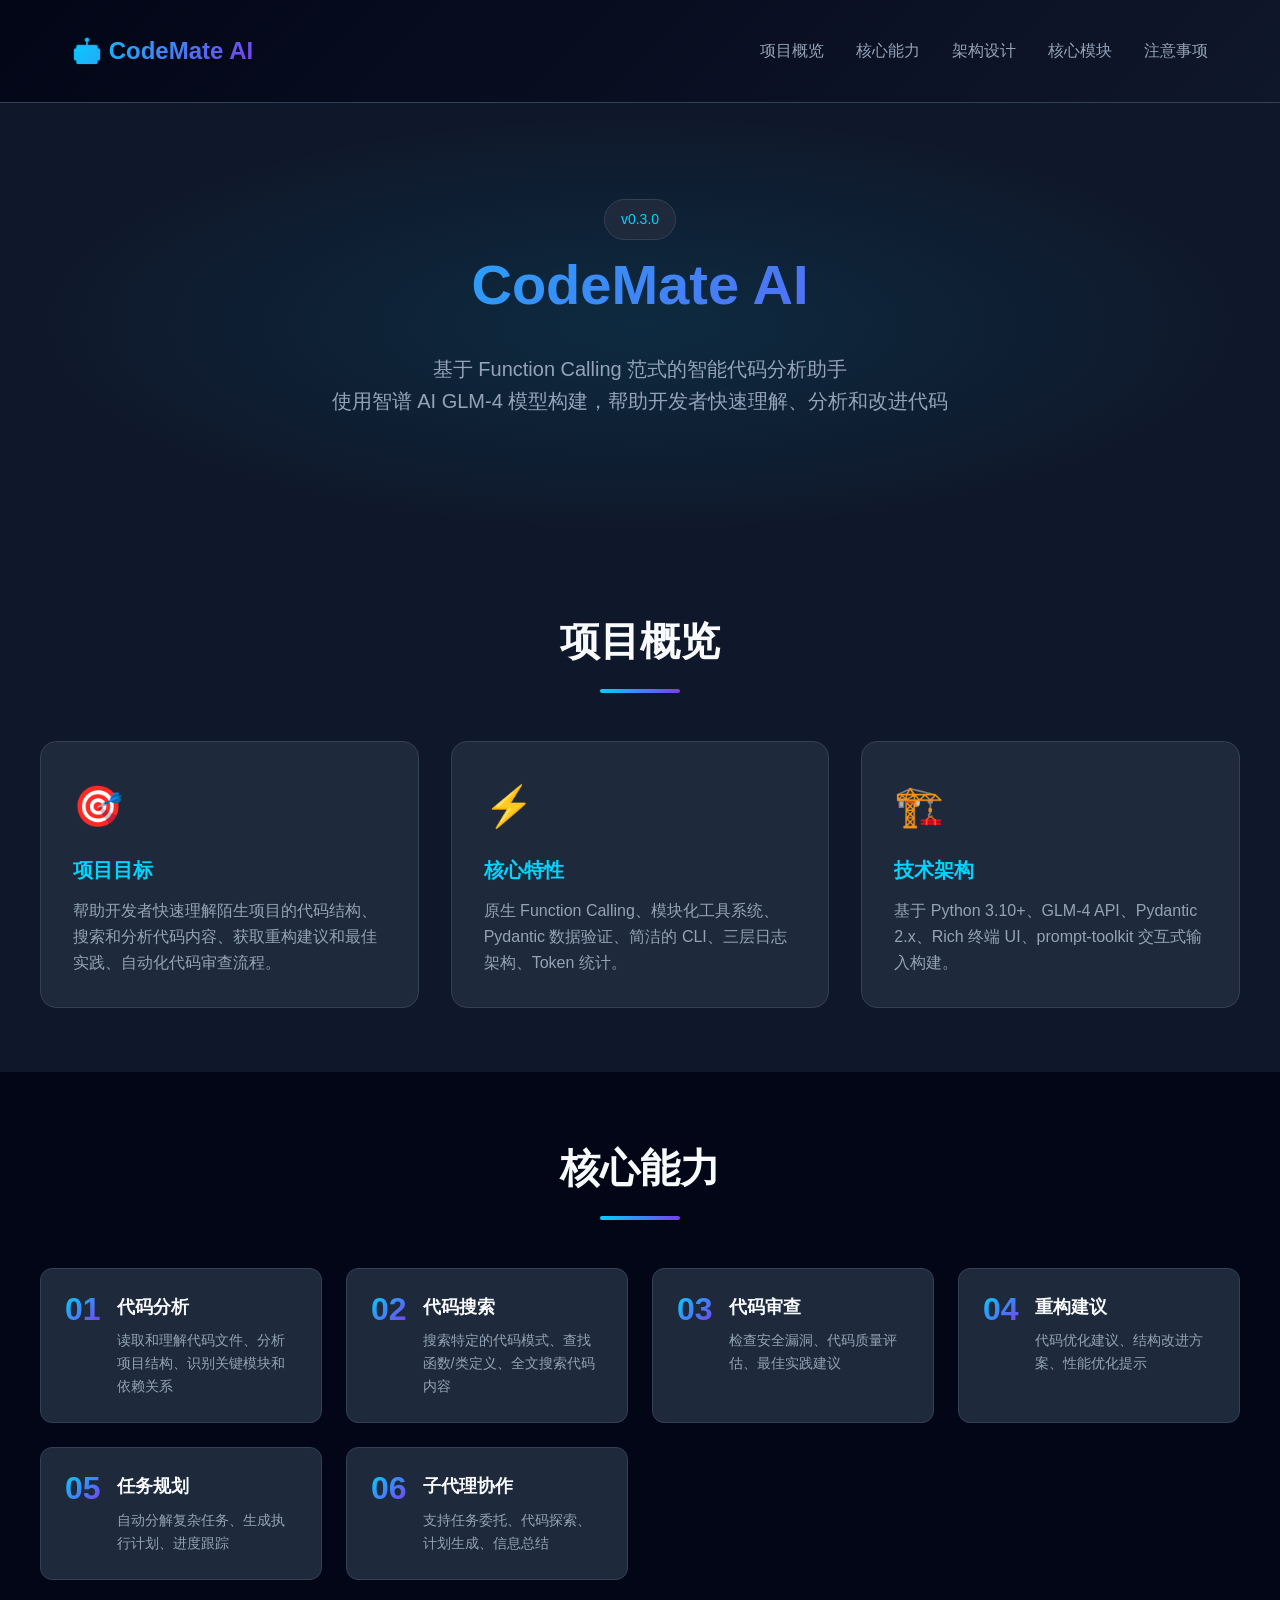
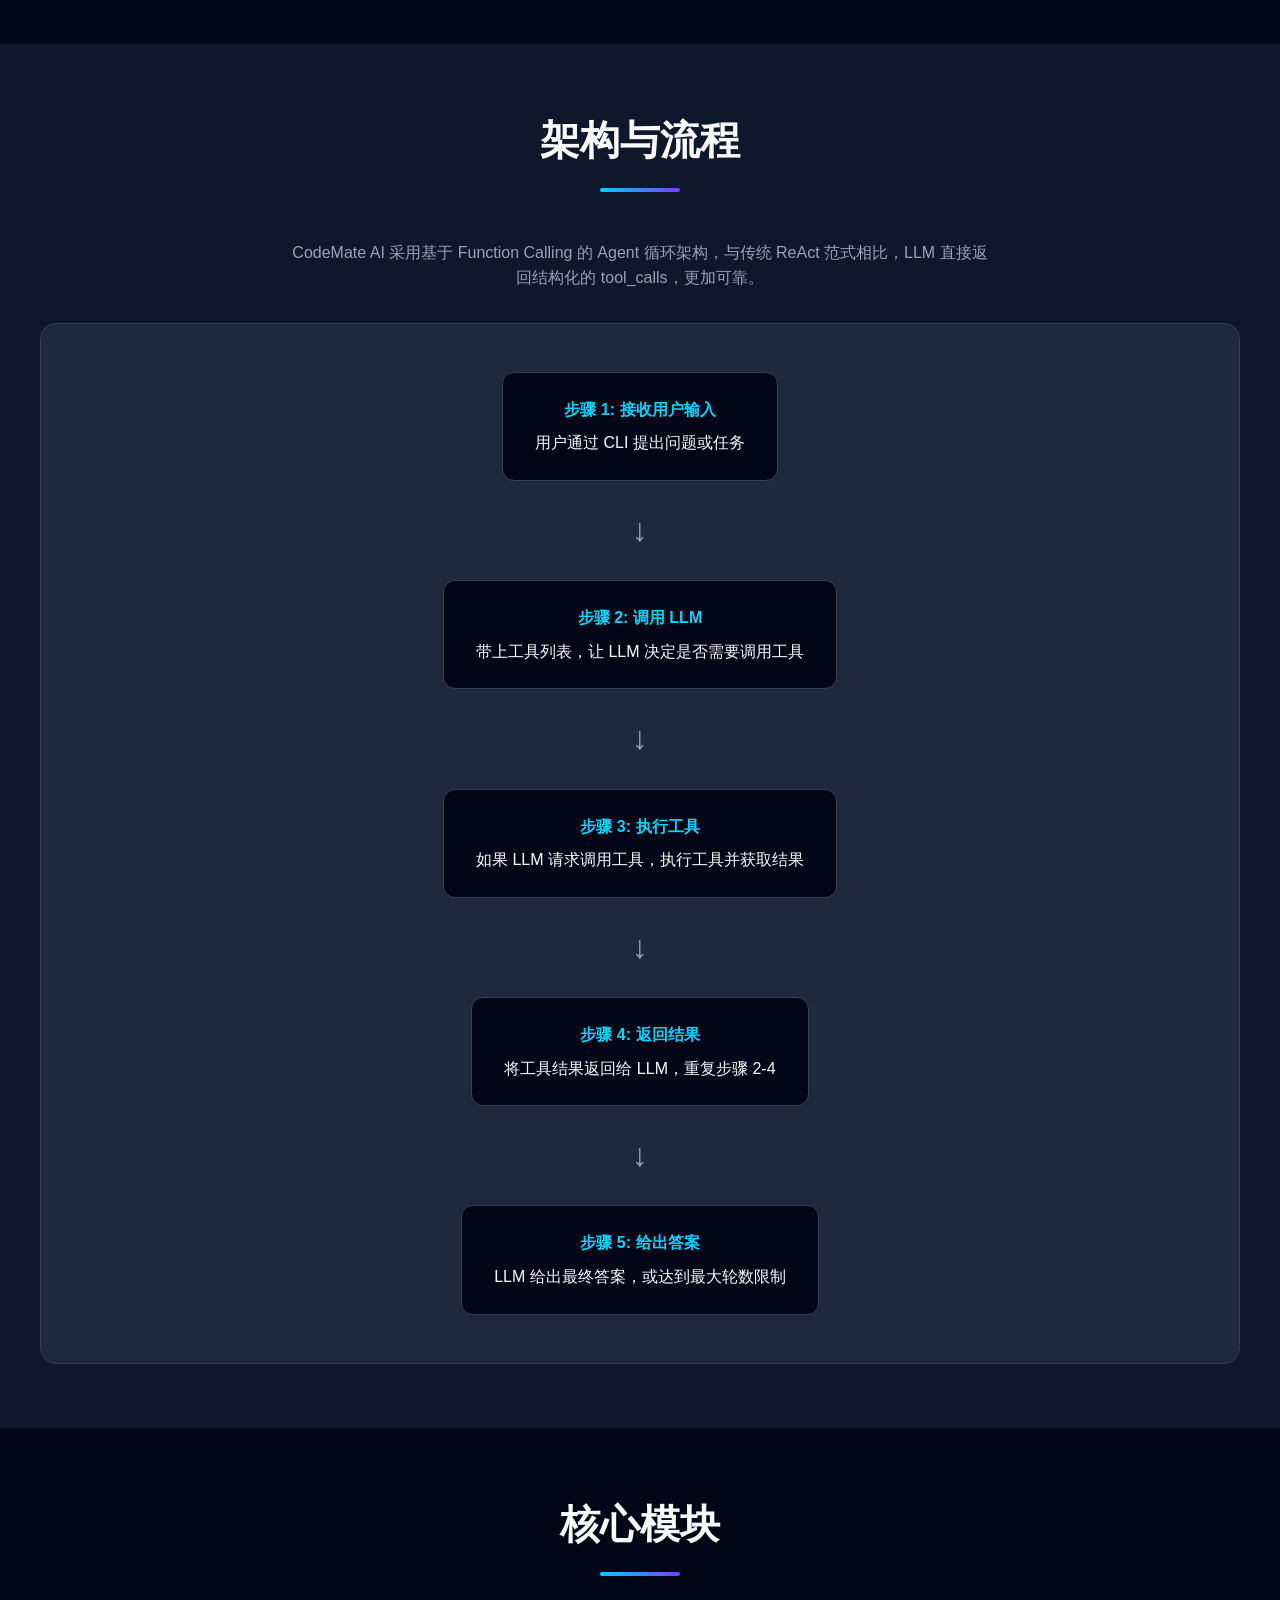
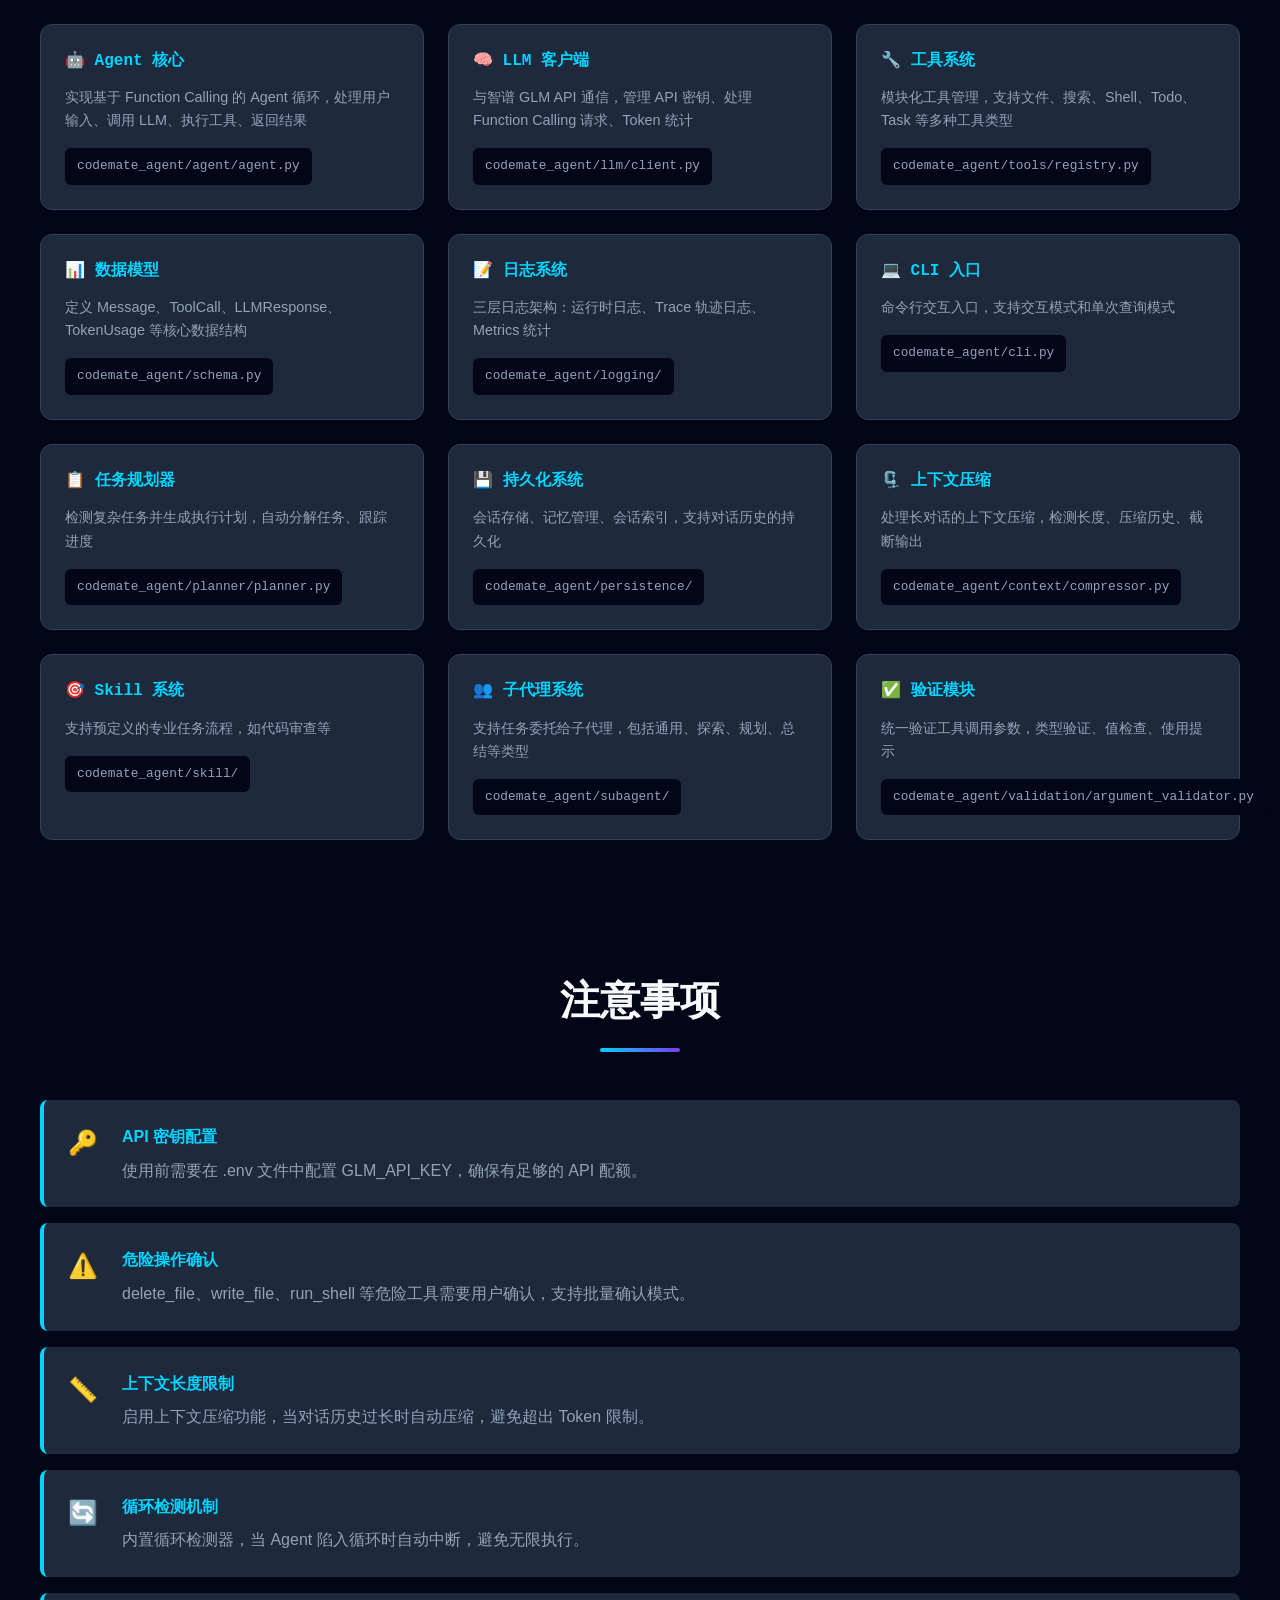
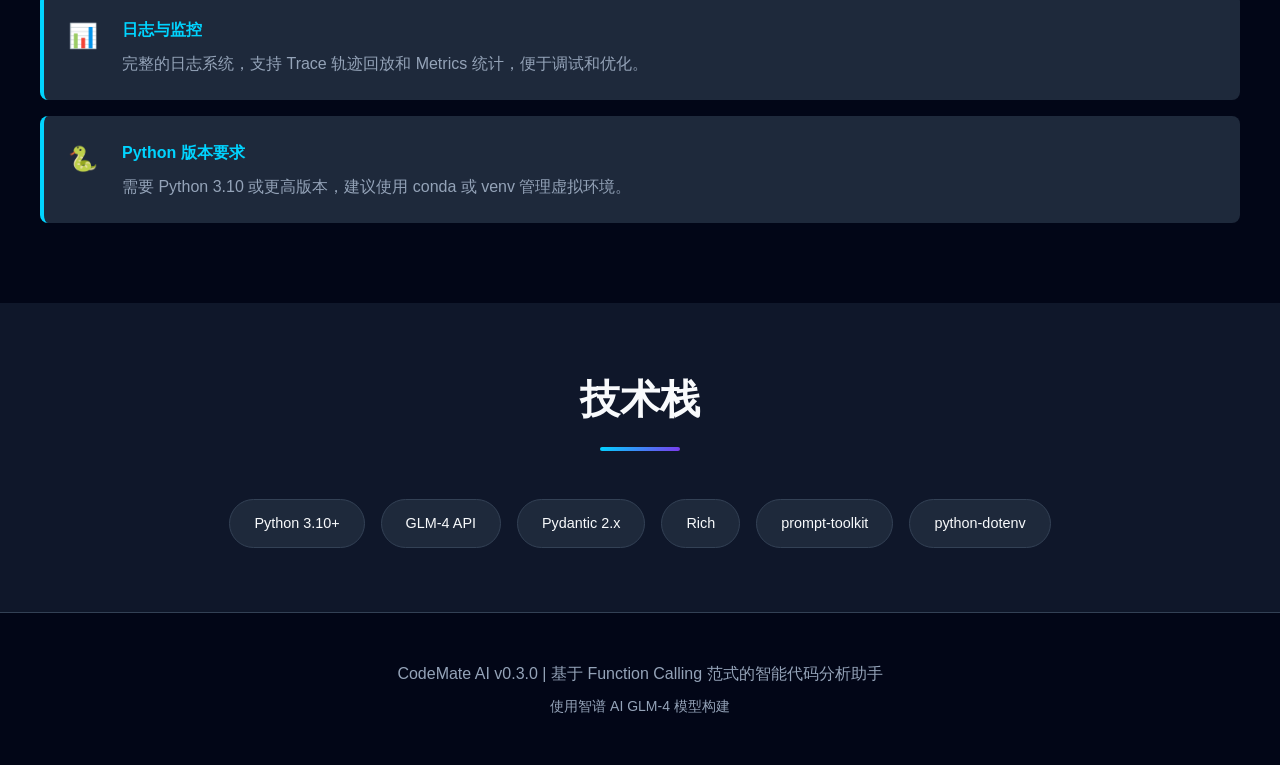
==== docs/index.html @ cac4edd3 "feat: 重构前的备份 - 包含多项改进 主要更改： - 修复 base_url 配置，确保使用 coding API 端点 - 新增 SmartTruncator 智能截断机制（多策略） - 新增" ====
<!DOCTYPE html>
<html lang="zh-CN">
<head>
    <meta charset="UTF-8">
    <meta name="viewport" content="width=device-width, initial-scale=1.0">
    <title>CodeMate AI - 智能代码分析助手</title>
    <style>
        * {
            margin: 0;
            padding: 0;
            box-sizing: border-box;
        }

        :root {
            --primary-color: #00d4ff;
            --secondary-color: #7c3aed;
            --bg-dark: #0f172a;
            --bg-darker: #020617;
            --bg-card: #1e293b;
            --text-primary: #f8fafc;
            --text-secondary: #94a3b8;
            --border-color: #334155;
            --accent-gradient: linear-gradient(135deg, #00d4ff 0%, #7c3aed 100%);
        }

        body {
            font-family: -apple-system, BlinkMacSystemFont, 'Segoe UI', Roboto, 'Helvetica Neue', Arial, sans-serif;
            background-color: var(--bg-dark);
            color: var(--text-primary);
            line-height: 1.6;
        }

        /* Header */
        header {
            background: linear-gradient(135deg, var(--bg-darker) 0%, var(--bg-dark) 100%);
            padding: 2rem 0;
            border-bottom: 1px solid var(--border-color);
            position: sticky;
            top: 0;
            z-index: 100;
            backdrop-filter: blur(10px);
        }

        .header-content {
            max-width: 1200px;
            margin: 0 auto;
            padding: 0 2rem;
            display: flex;
            justify-content: space-between;
            align-items: center;
        }

        .logo {
            font-size: 1.5rem;
            font-weight: bold;
            background: var(--accent-gradient);
            -webkit-background-clip: text;
            -webkit-text-fill-color: transparent;
            background-clip: text;
        }

        nav ul {
            display: flex;
            list-style: none;
            gap: 2rem;
        }

        nav a {
            color: var(--text-secondary);
            text-decoration: none;
            transition: color 0.3s;
        }

        nav a:hover {
            color: var(--primary-color);
        }

        /* Hero Section */
        .hero {
            padding: 6rem 2rem;
            text-align: center;
            background: radial-gradient(ellipse at center, rgba(0, 212, 255, 0.1) 0%, transparent 70%);
        }

        .hero h1 {
            font-size: 3.5rem;
            margin-bottom: 1.5rem;
            background: var(--accent-gradient);
            -webkit-background-clip: text;
            -webkit-text-fill-color: transparent;
            background-clip: text;
        }

        .hero p {
            font-size: 1.25rem;
            color: var(--text-secondary);
            max-width: 700px;
            margin: 0 auto 2rem;
        }

        .hero .version {
            display: inline-block;
            padding: 0.5rem 1rem;
            background: var(--bg-card);
            border: 1px solid var(--border-color);
            border-radius: 2rem;
            font-size: 0.875rem;
            color: var(--primary-color);
        }

        /* Section */
        section {
            padding: 4rem 2rem;
        }

        .container {
            max-width: 1200px;
            margin: 0 auto;
        }

        .section-title {
            font-size: 2.5rem;
            text-align: center;
            margin-bottom: 3rem;
            position: relative;
        }

        .section-title::after {
            content: '';
            display: block;
            width: 80px;
            height: 4px;
            background: var(--accent-gradient);
            margin: 1rem auto 0;
            border-radius: 2px;
        }

        /* Features Grid */
        .features-grid {
            display: grid;
            grid-template-columns: repeat(auto-fit, minmax(300px, 1fr));
            gap: 2rem;
        }

        .feature-card {
            background: var(--bg-card);
            border: 1px solid var(--border-color);
            border-radius: 1rem;
            padding: 2rem;
            transition: transform 0.3s, box-shadow 0.3s;
        }

        .feature-card:hover {
            transform: translateY(-5px);
            box-shadow: 0 10px 40px rgba(0, 212, 255, 0.1);
            border-color: var(--primary-color);
        }

        .feature-icon {
            font-size: 2.5rem;
            margin-bottom: 1rem;
        }

        .feature-card h3 {
            font-size: 1.25rem;
            margin-bottom: 0.75rem;
            color: var(--primary-color);
        }

        .feature-card p {
            color: var(--text-secondary);
        }

        /* Core Capabilities */
        .capabilities {
            background: var(--bg-darker);
        }

        .capability-list {
            display: grid;
            grid-template-columns: repeat(auto-fit, minmax(250px, 1fr));
            gap: 1.5rem;
        }

        .capability-item {
            display: flex;
            align-items: flex-start;
            gap: 1rem;
            padding: 1.5rem;
            background: var(--bg-card);
            border-radius: 0.75rem;
            border: 1px solid var(--border-color);
        }

        .capability-number {
            font-size: 2rem;
            font-weight: bold;
            background: var(--accent-gradient);
            -webkit-background-clip: text;
            -webkit-text-fill-color: transparent;
            background-clip: text;
            line-height: 1;
        }

        .capability-item h4 {
            font-size: 1.1rem;
            margin-bottom: 0.5rem;
        }

        .capability-item p {
            color: var(--text-secondary);
            font-size: 0.9rem;
        }

        /* Architecture */
        .architecture-diagram {
            background: var(--bg-card);
            border: 1px solid var(--border-color);
            border-radius: 1rem;
            padding: 3rem;
            margin-top: 2rem;
        }

        .arch-flow {
            display: flex;
            flex-direction: column;
            gap: 1.5rem;
            align-items: center;
        }

        .arch-step {
            background: var(--bg-darker);
            border: 1px solid var(--border-color);
            border-radius: 0.75rem;
            padding: 1.5rem 2rem;
            text-align: center;
            max-width: 500px;
            transition: border-color 0.3s;
        }

        .arch-step:hover {
            border-color: var(--primary-color);
        }

        .arch-step h4 {
            color: var(--primary-color);
            margin-bottom: 0.5rem;
        }

        .arch-arrow {
            font-size: 2rem;
            color: var(--text-secondary);
        }

        /* Module List */
        .modules-grid {
            display: grid;
            grid-template-columns: repeat(auto-fit, minmax(350px, 1fr));
            gap: 1.5rem;
        }

        .module-card {
            background: var(--bg-card);
            border: 1px solid var(--border-color);
            border-radius: 0.75rem;
            padding: 1.5rem;
        }

        .module-card h4 {
            color: var(--primary-color);
            margin-bottom: 0.75rem;
            font-family: 'Monaco', 'Menlo', monospace;
            font-size: 1rem;
        }

        .module-card p {
            color: var(--text-secondary);
            font-size: 0.9rem;
            margin-bottom: 1rem;
        }

        .module-path {
            font-family: 'Monaco', 'Menlo', monospace;
            font-size: 0.8rem;
            color: var(--text-secondary);
            background: var(--bg-darker);
            padding: 0.5rem 0.75rem;
            border-radius: 0.375rem;
            display: inline-block;
        }

        /* Notes Section */
        .notes {
            background: var(--bg-darker);
        }

        .note-item {
            display: flex;
            gap: 1.5rem;
            padding: 1.5rem;
            background: var(--bg-card);
            border-left: 4px solid var(--primary-color);
            border-radius: 0.5rem;
            margin-bottom: 1rem;
        }

        .note-icon {
            font-size: 1.5rem;
        }

        .note-content h4 {
            color: var(--primary-color);
            margin-bottom: 0.5rem;
        }

        .note-content p {
            color: var(--text-secondary);
        }

        /* Tech Stack */
        .tech-stack {
            display: flex;
            flex-wrap: wrap;
            justify-content: center;
            gap: 1rem;
            margin-top: 2rem;
        }

        .tech-item {
            background: var(--bg-card);
            border: 1px solid var(--border-color);
            border-radius: 2rem;
            padding: 0.75rem 1.5rem;
            font-size: 0.9rem;
            transition: all 0.3s;
        }

        .tech-item:hover {
            border-color: var(--primary-color);
            background: var(--bg-darker);
        }

        /* Footer */
        footer {
            background: var(--bg-darker);
            padding: 3rem 2rem;
            text-align: center;
            border-top: 1px solid var(--border-color);
        }

        footer p {
            color: var(--text-secondary);
        }

        /* Responsive */
        @media (max-width: 768px) {
            .hero h1 {
                font-size: 2.5rem;
            }

            .section-title {
                font-size: 2rem;
            }

            nav ul {
                display: none;
            }

            .features-grid,
            .capabilities-list,
            .modules-grid {
                grid-template-columns: 1fr;
            }
        }
    </style>
</head>
<body>
    <!-- Header -->
    <header>
        <div class="header-content">
            <div class="logo">🤖 CodeMate AI</div>
            <nav>
                <ul>
                    <li><a href="#overview">项目概览</a></li>
                    <li><a href="#features">核心能力</a></li>
                    <li><a href="#architecture">架构设计</a></li>
                    <li><a href="#modules">核心模块</a></li>
                    <li><a href="#notes">注意事项</a></li>
                </ul>
            </nav>
        </div>
    </header>

    <!-- Hero Section -->
    <section class="hero">
        <div class="container">
            <span class="version">v0.3.0</span>
            <h1>CodeMate AI</h1>
            <p>基于 Function Calling 范式的智能代码分析助手<br>使用智谱 AI GLM-4 模型构建，帮助开发者快速理解、分析和改进代码</p>
        </div>
    </section>

    <!-- Overview Section -->
    <section id="overview">
        <div class="container">
            <h2 class="section-title">项目概览</h2>
            <div class="features-grid">
                <div class="feature-card">
                    <div class="feature-icon">🎯</div>
                    <h3>项目目标</h3>
                    <p>帮助开发者快速理解陌生项目的代码结构、搜索和分析代码内容、获取重构建议和最佳实践、自动化代码审查流程。</p>
                </div>
                <div class="feature-card">
                    <div class="feature-icon">⚡</div>
                    <h3>核心特性</h3>
                    <p>原生 Function Calling、模块化工具系统、Pydantic 数据验证、简洁的 CLI、三层日志架构、Token 统计。</p>
                </div>
                <div class="feature-card">
                    <div class="feature-icon">🏗️</div>
                    <h3>技术架构</h3>
                    <p>基于 Python 3.10+、GLM-4 API、Pydantic 2.x、Rich 终端 UI、prompt-toolkit 交互式输入构建。</p>
                </div>
            </div>
        </div>
    </section>

    <!-- Core Capabilities -->
    <section id="features" class="capabilities">
        <div class="container">
            <h2 class="section-title">核心能力</h2>
            <div class="capability-list">
                <div class="capability-item">
                    <div class="capability-number">01</div>
                    <div>
                        <h4>代码分析</h4>
                        <p>读取和理解代码文件、分析项目结构、识别关键模块和依赖关系</p>
                    </div>
                </div>
                <div class="capability-item">
                    <div class="capability-number">02</div>
                    <div>
                        <h4>代码搜索</h4>
                        <p>搜索特定的代码模式、查找函数/类定义、全文搜索代码内容</p>
                    </div>
                </div>
                <div class="capability-item">
                    <div class="capability-number">03</div>
                    <div>
                        <h4>代码审查</h4>
                        <p>检查安全漏洞、代码质量评估、最佳实践建议</p>
                    </div>
                </div>
                <div class="capability-item">
                    <div class="capability-number">04</div>
                    <div>
                        <h4>重构建议</h4>
                        <p>代码优化建议、结构改进方案、性能优化提示</p>
                    </div>
                </div>
                <div class="capability-item">
                    <div class="capability-number">05</div>
                    <div>
                        <h4>任务规划</h4>
                        <p>自动分解复杂任务、生成执行计划、进度跟踪</p>
                    </div>
                </div>
                <div class="capability-item">
                    <div class="capability-number">06</div>
                    <div>
                        <h4>子代理协作</h4>
                        <p>支持任务委托、代码探索、计划生成、信息总结</p>
                    </div>
                </div>
            </div>
        </div>
    </section>

    <!-- Architecture Section -->
    <section id="architecture">
        <div class="container">
            <h2 class="section-title">架构与流程</h2>
            <p style="text-align: center; color: var(--text-secondary); max-width: 700px; margin: 0 auto 2rem;">
                CodeMate AI 采用基于 Function Calling 的 Agent 循环架构，与传统 ReAct 范式相比，LLM 直接返回结构化的 tool_calls，更加可靠。
            </p>
            <div class="architecture-diagram">
                <div class="arch-flow">
                    <div class="arch-step">
                        <h4>步骤 1: 接收用户输入</h4>
                        <p>用户通过 CLI 提出问题或任务</p>
                    </div>
                    <div class="arch-arrow">↓</div>
                    <div class="arch-step">
                        <h4>步骤 2: 调用 LLM</h4>
                        <p>带上工具列表，让 LLM 决定是否需要调用工具</p>
                    </div>
                    <div class="arch-arrow">↓</div>
                    <div class="arch-step">
                        <h4>步骤 3: 执行工具</h4>
                        <p>如果 LLM 请求调用工具，执行工具并获取结果</p>
                    </div>
                    <div class="arch-arrow">↓</div>
                    <div class="arch-step">
                        <h4>步骤 4: 返回结果</h4>
                        <p>将工具结果返回给 LLM，重复步骤 2-4</p>
                    </div>
                    <div class="arch-arrow">↓</div>
                    <div class="arch-step">
                        <h4>步骤 5: 给出答案</h4>
                        <p>LLM 给出最终答案，或达到最大轮数限制</p>
                    </div>
                </div>
            </div>
        </div>
    </section>

    <!-- Core Modules -->
    <section id="modules" class="capabilities">
        <div class="container">
            <h2 class="section-title">核心模块</h2>
            <div class="modules-grid">
                <div class="module-card">
                    <h4>🤖 Agent 核心</h4>
                    <p>实现基于 Function Calling 的 Agent 循环，处理用户输入、调用 LLM、执行工具、返回结果</p>
                    <span class="module-path">codemate_agent/agent/agent.py</span>
                </div>
                <div class="module-card">
                    <h4>🧠 LLM 客户端</h4>
                    <p>与智谱 GLM API 通信，管理 API 密钥、处理 Function Calling 请求、Token 统计</p>
                    <span class="module-path">codemate_agent/llm/client.py</span>
                </div>
                <div class="module-card">
                    <h4>🔧 工具系统</h4>
                    <p>模块化工具管理，支持文件、搜索、Shell、Todo、Task 等多种工具类型</p>
                    <span class="module-path">codemate_agent/tools/registry.py</span>
                </div>
                <div class="module-card">
                    <h4>📊 数据模型</h4>
                    <p>定义 Message、ToolCall、LLMResponse、TokenUsage 等核心数据结构</p>
                    <span class="module-path">codemate_agent/schema.py</span>
                </div>
                <div class="module-card">
                    <h4>📝 日志系统</h4>
                    <p>三层日志架构：运行时日志、Trace 轨迹日志、Metrics 统计</p>
                    <span class="module-path">codemate_agent/logging/</span>
                </div>
                <div class="module-card">
                    <h4>💻 CLI 入口</h4>
                    <p>命令行交互入口，支持交互模式和单次查询模式</p>
                    <span class="module-path">codemate_agent/cli.py</span>
                </div>
                <div class="module-card">
                    <h4>📋 任务规划器</h4>
                    <p>检测复杂任务并生成执行计划，自动分解任务、跟踪进度</p>
                    <span class="module-path">codemate_agent/planner/planner.py</span>
                </div>
                <div class="module-card">
                    <h4>💾 持久化系统</h4>
                    <p>会话存储、记忆管理、会话索引，支持对话历史的持久化</p>
                    <span class="module-path">codemate_agent/persistence/</span>
                </div>
                <div class="module-card">
                    <h4>🗜️ 上下文压缩</h4>
                    <p>处理长对话的上下文压缩，检测长度、压缩历史、截断输出</p>
                    <span class="module-path">codemate_agent/context/compressor.py</span>
                </div>
                <div class="module-card">
                    <h4>🎯 Skill 系统</h4>
                    <p>支持预定义的专业任务流程，如代码审查等</p>
                    <span class="module-path">codemate_agent/skill/</span>
                </div>
                <div class="module-card">
                    <h4>👥 子代理系统</h4>
                    <p>支持任务委托给子代理，包括通用、探索、规划、总结等类型</p>
                    <span class="module-path">codemate_agent/subagent/</span>
                </div>
                <div class="module-card">
                    <h4>✅ 验证模块</h4>
                    <p>统一验证工具调用参数，类型验证、值检查、使用提示</p>
                    <span class="module-path">codemate_agent/validation/argument_validator.py</span>
                </div>
            </div>
        </div>
    </section>

    <!-- Notes Section -->
    <section id="notes" class="notes">
        <div class="container">
            <h2 class="section-title">注意事项</h2>
            <div class="note-item">
                <div class="note-icon">🔑</div>
                <div class="note-content">
                    <h4>API 密钥配置</h4>
                    <p>使用前需要在 .env 文件中配置 GLM_API_KEY，确保有足够的 API 配额。</p>
                </div>
            </div>
            <div class="note-item">
                <div class="note-icon">⚠️</div>
                <div class="note-content">
                    <h4>危险操作确认</h4>
                    <p>delete_file、write_file、run_shell 等危险工具需要用户确认，支持批量确认模式。</p>
                </div>
            </div>
            <div class="note-item">
                <div class="note-icon">📏</div>
                <div class="note-content">
                    <h4>上下文长度限制</h4>
                    <p>启用上下文压缩功能，当对话历史过长时自动压缩，避免超出 Token 限制。</p>
                </div>
            </div>
            <div class="note-item">
                <div class="note-icon">🔄</div>
                <div class="note-content">
                    <h4>循环检测机制</h4>
                    <p>内置循环检测器，当 Agent 陷入循环时自动中断，避免无限执行。</p>
                </div>
            </div>
            <div class="note-item">
                <div class="note-icon">📊</div>
                <div class="note-content">
                    <h4>日志与监控</h4>
                    <p>完整的日志系统，支持 Trace 轨迹回放和 Metrics 统计，便于调试和优化。</p>
                </div>
            </div>
            <div class="note-item">
                <div class="note-icon">🐍</div>
                <div class="note-content">
                    <h4>Python 版本要求</h4>
                    <p>需要 Python 3.10 或更高版本，建议使用 conda 或 venv 管理虚拟环境。</p>
                </div>
            </div>
        </div>
    </section>

    <!-- Tech Stack -->
    <section id="tech-stack">
        <div class="container">
            <h2 class="section-title">技术栈</h2>
            <div class="tech-stack">
                <div class="tech-item">Python 3.10+</div>
                <div class="tech-item">GLM-4 API</div>
                <div class="tech-item">Pydantic 2.x</div>
                <div class="tech-item">Rich</div>
                <div class="tech-item">prompt-toolkit</div>
                <div class="tech-item">python-dotenv</div>
            </div>
        </div>
    </section>

    <!-- Footer -->
    <footer>
        <div class="container">
            <p>CodeMate AI v0.3.0 | 基于 Function Calling 范式的智能代码分析助手</p>
            <p style="margin-top: 0.5rem; font-size: 0.875rem;">使用智谱 AI GLM-4 模型构建</p>
        </div>
    </footer>
</body>
</html>
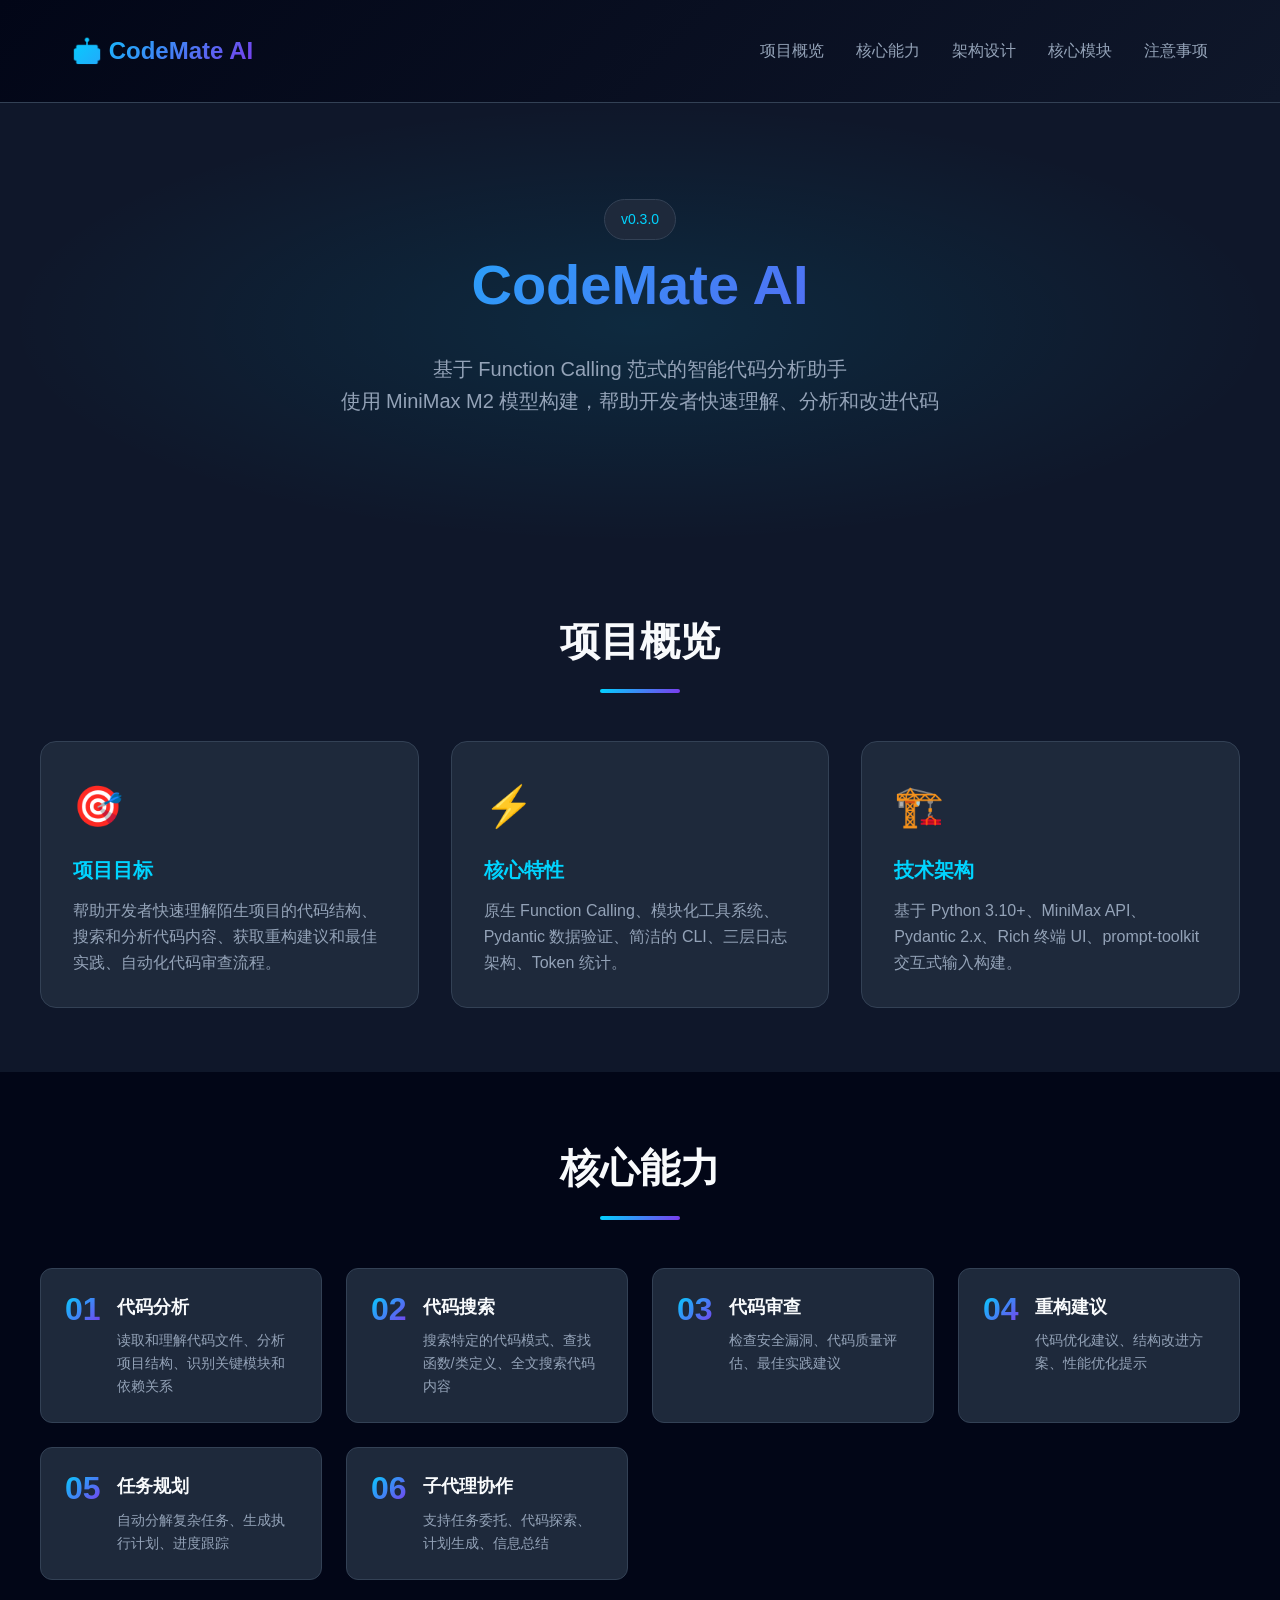
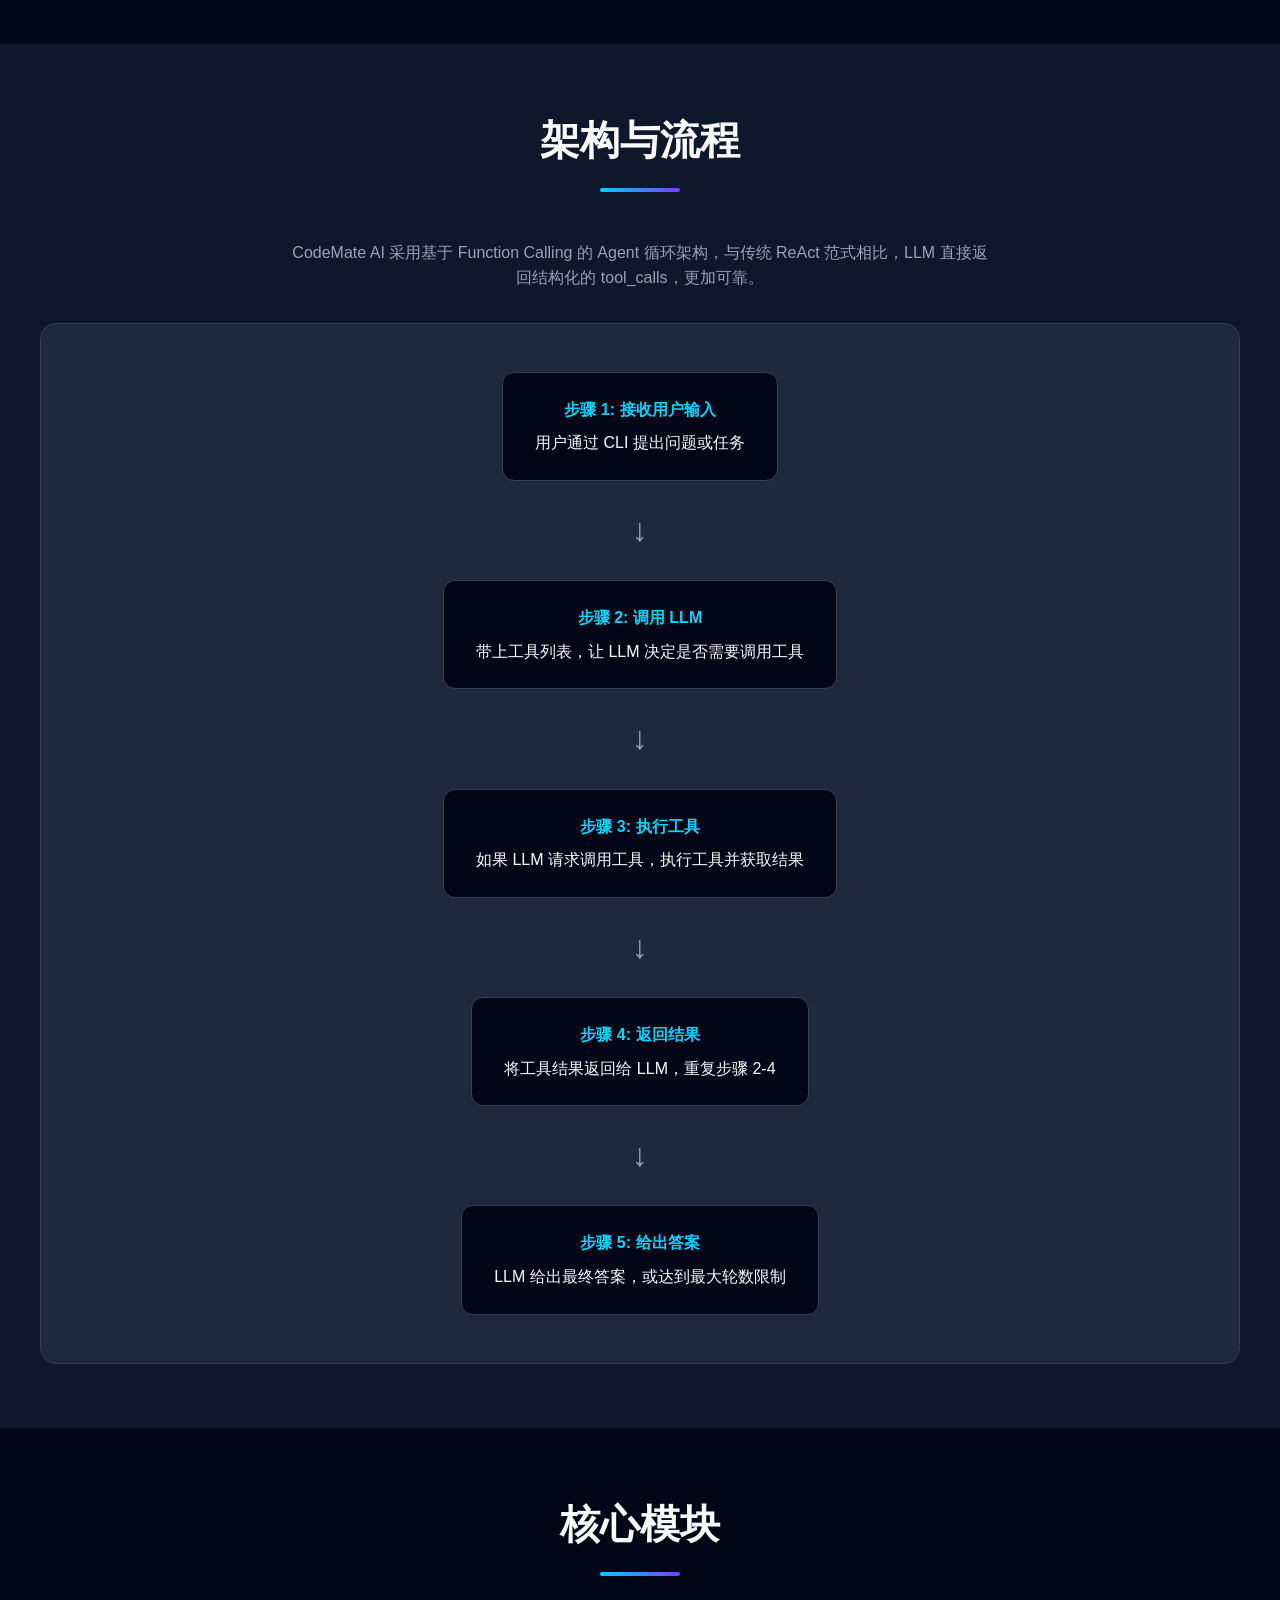
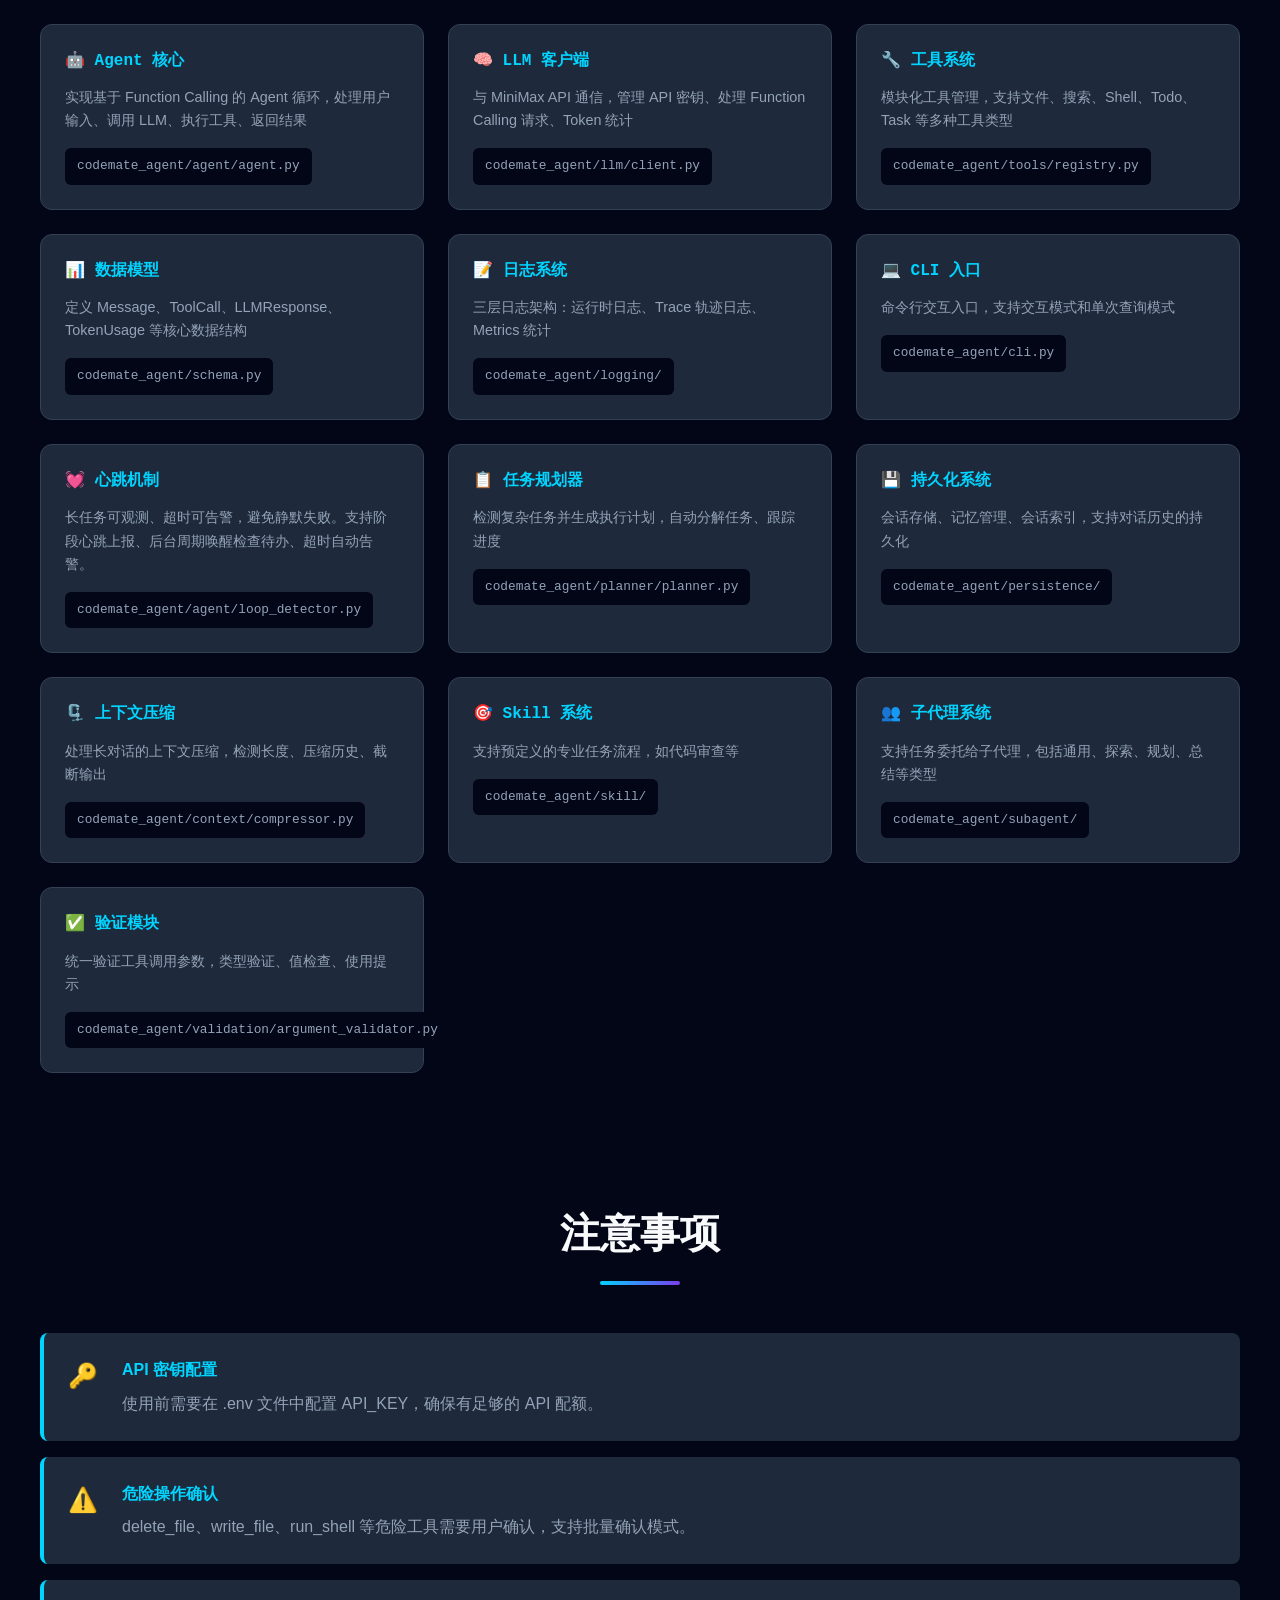
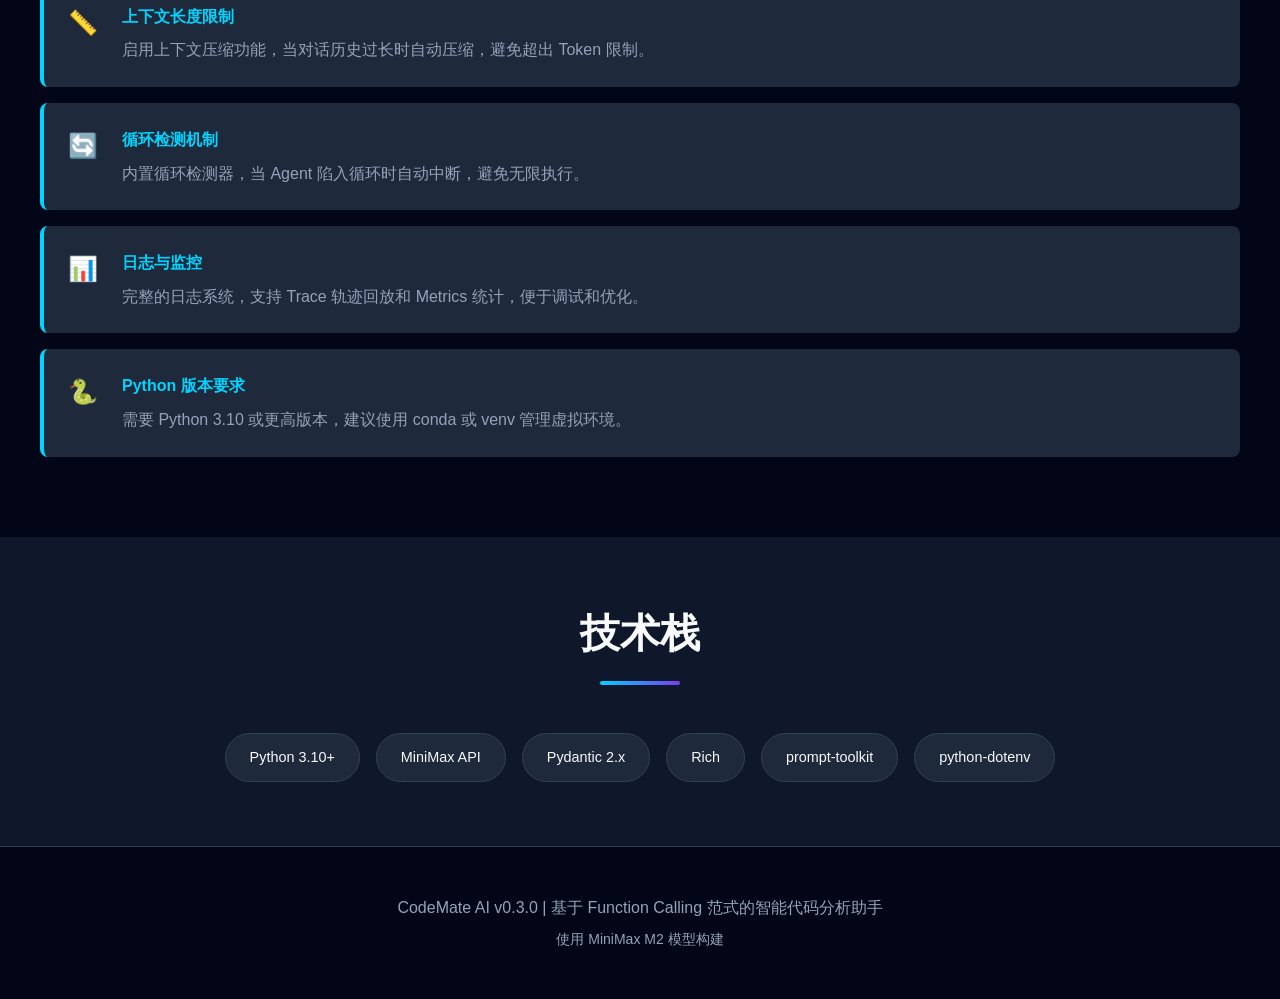
==== commit acb385c3: "feat: stabilize agent execution and polish docs Improve MiniMax compatibility, chunked file writing," ====
--- a/docs/index.html
+++ b/docs/index.html
@@ -396,7 +396,7 @@
         <div class="container">
             <span class="version">v0.3.0</span>
             <h1>CodeMate AI</h1>
-            <p>基于 Function Calling 范式的智能代码分析助手<br>使用智谱 AI GLM-4 模型构建，帮助开发者快速理解、分析和改进代码</p>
+            <p>基于 Function Calling 范式的智能代码分析助手<br>使用 MiniMax M2 模型构建，帮助开发者快速理解、分析和改进代码</p>
         </div>
     </section>
 
@@ -418,7 +418,7 @@
                 <div class="feature-card">
                     <div class="feature-icon">🏗️</div>
                     <h3>技术架构</h3>
-                    <p>基于 Python 3.10+、GLM-4 API、Pydantic 2.x、Rich 终端 UI、prompt-toolkit 交互式输入构建。</p>
+                    <p>基于 Python 3.10+、MiniMax API、Pydantic 2.x、Rich 终端 UI、prompt-toolkit 交互式输入构建。</p>
                 </div>
             </div>
         </div>
@@ -525,7 +525,7 @@
                 </div>
                 <div class="module-card">
                     <h4>🧠 LLM 客户端</h4>
-                    <p>与智谱 GLM API 通信，管理 API 密钥、处理 Function Calling 请求、Token 统计</p>
+                    <p>与 MiniMax API 通信，管理 API 密钥、处理 Function Calling 请求、Token 统计</p>
                     <span class="module-path">codemate_agent/llm/client.py</span>
                 </div>
                 <div class="module-card">
@@ -547,6 +547,11 @@
                     <h4>💻 CLI 入口</h4>
                     <p>命令行交互入口，支持交互模式和单次查询模式</p>
                     <span class="module-path">codemate_agent/cli.py</span>
+                </div>
+                <div class="module-card">
+                    <h4>💓 心跳机制</h4>
+                    <p>长任务可观测、超时可告警，避免静默失败。支持阶段心跳上报、后台周期唤醒检查待办、超时自动告警。</p>
+                    <span class="module-path">codemate_agent/agent/loop_detector.py</span>
                 </div>
                 <div class="module-card">
                     <h4>📋 任务规划器</h4>
@@ -590,7 +595,7 @@
                 <div class="note-icon">🔑</div>
                 <div class="note-content">
                     <h4>API 密钥配置</h4>
-                    <p>使用前需要在 .env 文件中配置 GLM_API_KEY，确保有足够的 API 配额。</p>
+                    <p>使用前需要在 .env 文件中配置 API_KEY，确保有足够的 API 配额。</p>
                 </div>
             </div>
             <div class="note-item">
@@ -637,7 +642,7 @@
             <h2 class="section-title">技术栈</h2>
             <div class="tech-stack">
                 <div class="tech-item">Python 3.10+</div>
-                <div class="tech-item">GLM-4 API</div>
+                <div class="tech-item">MiniMax API</div>
                 <div class="tech-item">Pydantic 2.x</div>
                 <div class="tech-item">Rich</div>
                 <div class="tech-item">prompt-toolkit</div>
@@ -650,7 +655,7 @@
     <footer>
         <div class="container">
             <p>CodeMate AI v0.3.0 | 基于 Function Calling 范式的智能代码分析助手</p>
-            <p style="margin-top: 0.5rem; font-size: 0.875rem;">使用智谱 AI GLM-4 模型构建</p>
+            <p style="margin-top: 0.5rem; font-size: 0.875rem;">使用 MiniMax M2 模型构建</p>
         </div>
     </footer>
 </body>
